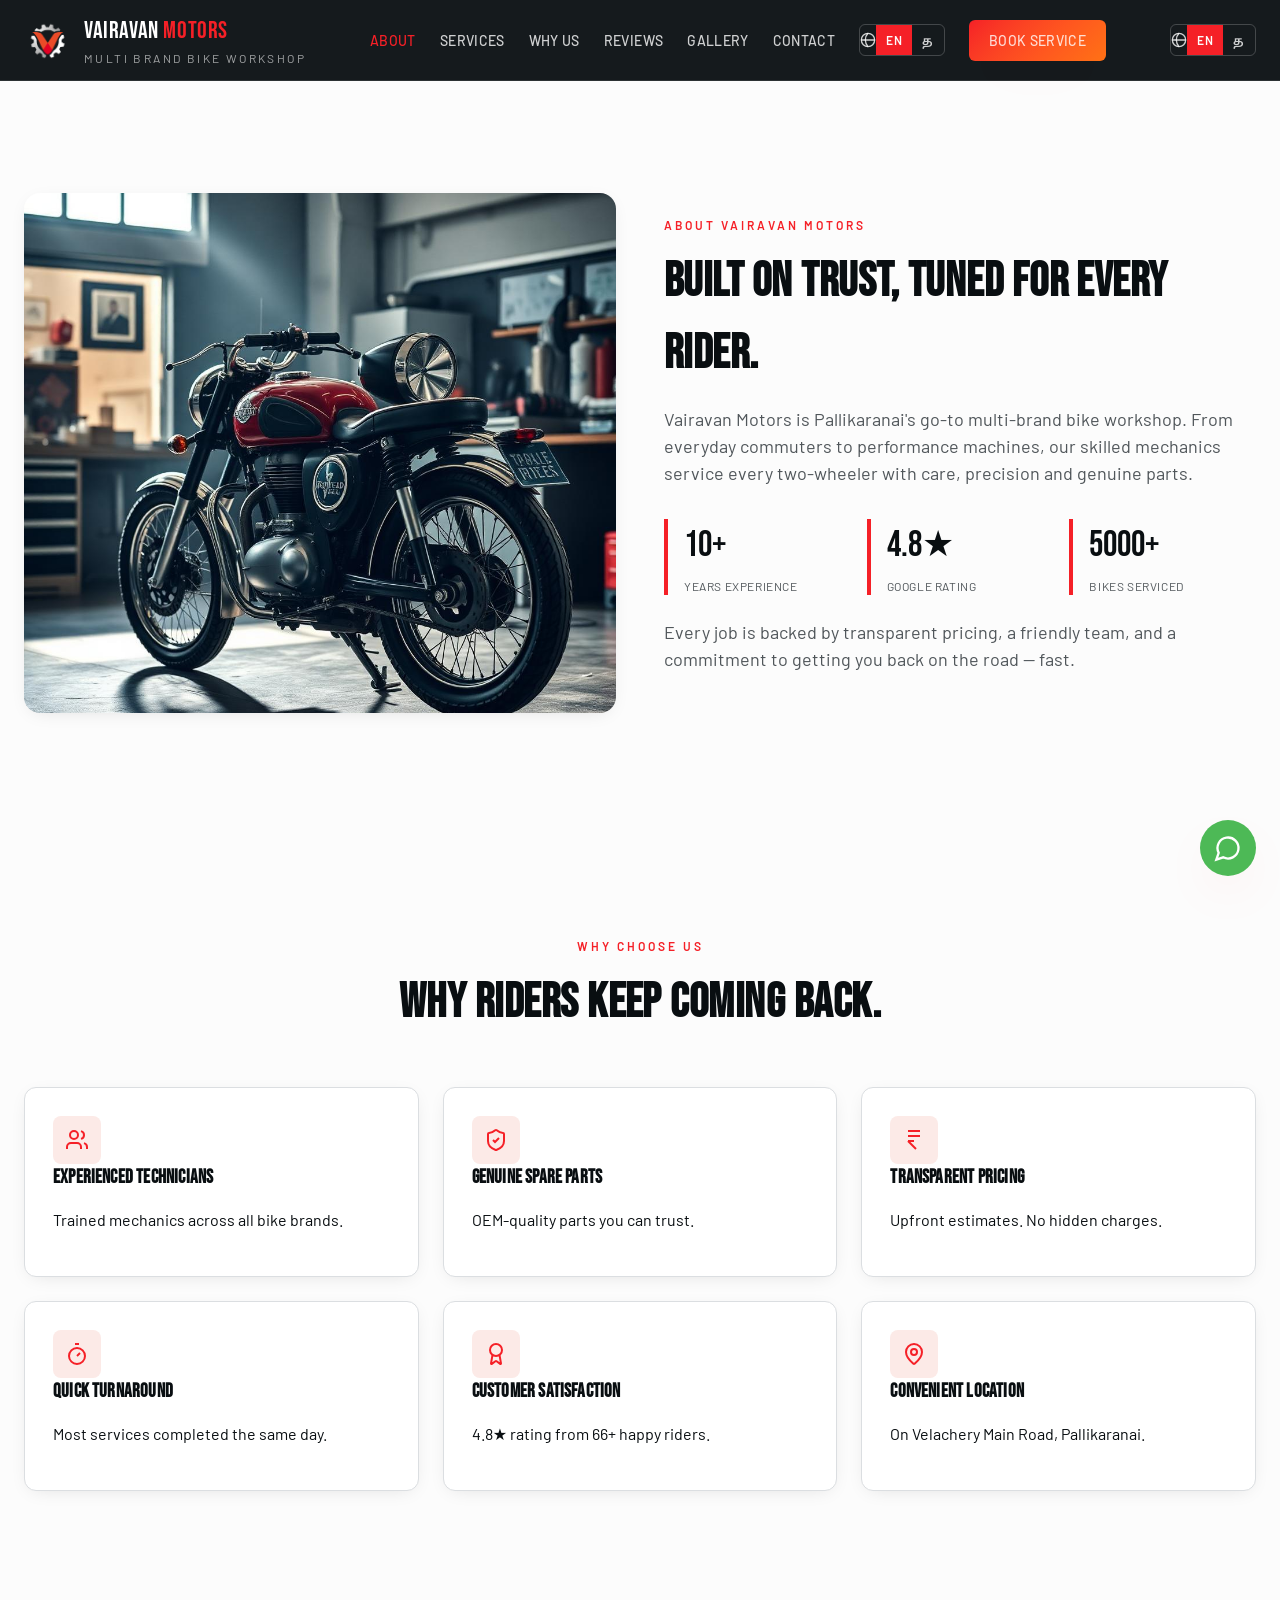
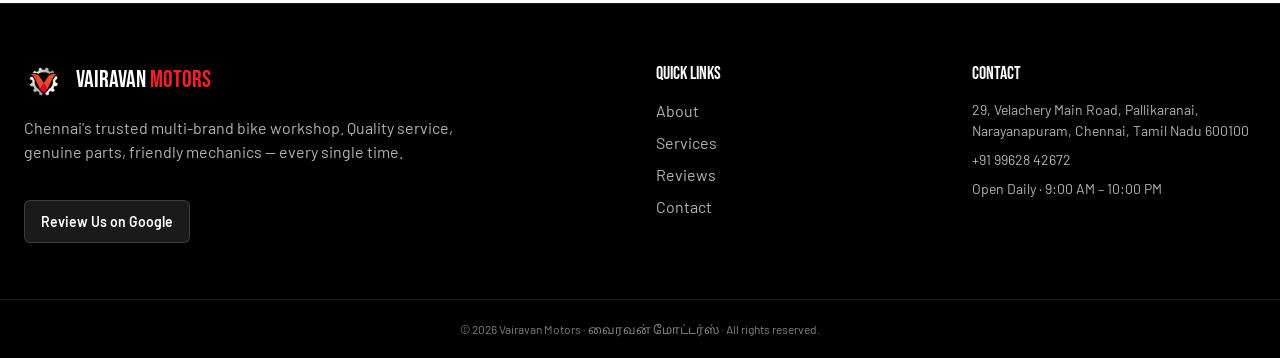
==== about.html @ 2cc4c7af "first commit" ====
<!DOCTYPE html>
<html lang="en">
<head>
  <meta charset="utf-8">
  <meta name="viewport" content="width=device-width, initial-scale=1">
  <title>About — Vairavan Motors</title>
  <meta name="description" content="Multi-brand bike workshop in Pallikaranai, Chennai. Genuine spares, expert technicians, transparent pricing. Rated 4.8★ by 66+ riders. Call 99628 42672.">
  <meta name="author" content="Vairavan Motors">
  <meta property="og:title" content="About — Vairavan Motors">
  <meta property="og:description" content="Multi-brand bike workshop in Pallikaranai, Chennai. Genuine spares, expert technicians, transparent pricing. Rated 4.8★ by 66+ riders. Call 99628 42672.">
  <meta property="og:type" content="website">
  <meta property="og:image" content="https://pub-bb2e103a32db4e198524a2e9ed8f35b4.r2.dev/2a0df61a-47e3-43e4-a127-f96c4b94bf29/id-preview-170ab387--299b3cc3-85a8-410e-b95b-bcf73b330bb7.lovable.app-1781874375750.png">
  <meta name="twitter:card" content="summary_large_image">
  <meta name="twitter:title" content="About — Vairavan Motors">
  <meta name="twitter:description" content="Multi-brand bike workshop in Pallikaranai, Chennai. Genuine spares, expert technicians, transparent pricing. Rated 4.8★ by 66+ riders. Call 99628 42672.">
  <meta name="twitter:image" content="https://pub-bb2e103a32db4e198524a2e9ed8f35b4.r2.dev/2a0df61a-47e3-43e4-a127-f96c4b94bf29/id-preview-170ab387--299b3cc3-85a8-410e-b95b-bcf73b330bb7.lovable.app-1781874375750.png">
  <link rel="canonical" href="about.html">
  <link rel="icon" type="image/png" href="assets/images/vairavan-logo.png">
  <link rel="apple-touch-icon" href="assets/images/vairavan-logo.png">
  <link rel="preconnect" href="https://fonts.googleapis.com">
  <link rel="preconnect" href="https://fonts.gstatic.com" crossorigin>
  <link href="https://fonts.googleapis.com/css2?family=Bebas+Neue&family=Noto+Sans+Tamil:wght@400;500;600;700&family=Barlow:wght@400;500;600;700;800&family=Barlow+Condensed:wght@500;600;700&display=swap" rel="stylesheet">
  <link rel="stylesheet" href="assets/css/style.css">
  <link rel="stylesheet" href="assets/css/responsive.css">
</head>
<body class="min-h-screen bg-background text-foreground" data-page="about">
  <header class="site-header"><div class="container-7xl site-header__inner"><a href="index.html" class="site-header__brand"><img src="assets/images/vairavan-logo.png" alt="Vairavan Motors logo" class="site-header__logo" width="48" height="48"><div><div class="site-header__name">VAIRAVAN <span class="text-brand">MOTORS</span></div><div class="site-header__tagline" data-i18n="tagline"></div></div></a><nav class="site-nav" aria-label="Main navigation"><a href="about.html" data-nav="about" data-i18n="nav.about"></a><a href="services.html" data-nav="services" data-i18n="nav.services"></a><a href="about.html#why" data-nav="why" data-i18n="nav.why"></a><a href="gallery.html#reviews" data-nav="reviews" data-i18n="nav.reviews"></a><a href="gallery.html" data-nav="gallery" data-i18n="nav.gallery"></a><a href="contact.html" data-nav="contact" data-i18n="nav.contact"></a><div class="lang-switcher"><svg class="icon icon-sm" viewBox="0 0 24 24" fill="none" stroke="currentColor" stroke-width="2"><circle cx="12" cy="12" r="10"/><path d="M12 2a14.5 14.5 0 0 0 0 20"/><path d="M2 12h20"/></svg><button type="button" data-lang="en" class="is-active" aria-pressed="true">EN</button><button type="button" data-lang="ta" aria-pressed="false">த</button></div><a href="contact.html" class="btn-brand"><span data-i18n="nav.book"></span></a></nav><div class="site-header__mobile-tools"><div class="lang-switcher"><svg class="icon icon-sm" viewBox="0 0 24 24" fill="none" stroke="currentColor" stroke-width="2"><circle cx="12" cy="12" r="10"/><path d="M12 2a14.5 14.5 0 0 0 0 20"/><path d="M2 12h20"/></svg><button type="button" data-lang="en" class="is-active" aria-pressed="true">EN</button><button type="button" data-lang="ta" aria-pressed="false">த</button></div><button type="button" class="menu-toggle" aria-label="Menu" aria-expanded="false"><svg class="icon icon-lg menu-icon-open" viewBox="0 0 24 24" fill="none" stroke="currentColor" stroke-width="2"><line x1="4" x2="20" y1="12" y2="12"/><line x1="4" x2="20" y1="6" y2="6"/><line x1="4" x2="20" y1="18" y2="18"/></svg><svg class="icon icon-lg menu-icon-close" viewBox="0 0 24 24" fill="none" stroke="currentColor" stroke-width="2"><path d="M18 6 6 18"/><path d="m6 6 12 12"/></svg></button></div></div><div class="mobile-menu"><div class="mobile-menu__links"><a href="about.html" data-nav="about" data-i18n="nav.about"></a><a href="services.html" data-nav="services" data-i18n="nav.services"></a><a href="about.html#why" data-nav="why" data-i18n="nav.why"></a><a href="gallery.html#reviews" data-nav="reviews" data-i18n="nav.reviews"></a><a href="gallery.html" data-nav="gallery" data-i18n="nav.gallery"></a><a href="contact.html" data-nav="contact" data-i18n="nav.contact"></a><a href="tel:+919962842672" class="mobile-menu__call"><span data-i18n="callBtn"></span> 99628 42672</a></div></div></header>
  <main>
    <section id="about" class="section"><div class="container-7xl about-grid"><img src="assets/images/gallery-1.jpg" alt="Classic motorcycle being serviced" class="about-image" width="1024" height="1024" loading="lazy"><div><div class="section__eyebrow" data-i18n="about.eyebrow"></div><h2 class="section__title" data-i18n="about.title"></h2><p class="section__subtitle section__subtitle--muted" data-i18n="about.body"></p><div class="stats-grid"><div class="stat-item"><div class="stat-item__value">10+</div><div class="stat-item__label" data-i18n="about.years"></div></div><div class="stat-item"><div class="stat-item__value">4.8★</div><div class="stat-item__label" data-i18n="about.rating"></div></div><div class="stat-item"><div class="stat-item__value">5000+</div><div class="stat-item__label" data-i18n="about.bikes"></div></div></div><p class="section__subtitle section__subtitle--muted" style="margin-top:1.5rem" data-i18n="about.footer"></p></div></div></section>
    <section id="why" class="section"><div class="container-7xl"><div class="text-center max-w-2xl mx-auto"><div class="section__eyebrow" data-i18n="why.eyebrow"></div><h2 class="section__title" data-i18n="why.title"></h2></div><div class="why-grid" id="why-grid"><div class="why-card"><div class="why-card__icon"></div><h3 class="why-card__title">Experienced Technicians</h3><p class="why-card__desc">Trained mechanics across all bike brands.</p></div><div class="why-card"><div class="why-card__icon"></div><h3 class="why-card__title">Genuine Spare Parts</h3><p class="why-card__desc">OEM-quality parts you can trust.</p></div><div class="why-card"><div class="why-card__icon"></div><h3 class="why-card__title">Transparent Pricing</h3><p class="why-card__desc">Upfront estimates. No hidden charges.</p></div><div class="why-card"><div class="why-card__icon"></div><h3 class="why-card__title">Quick Turnaround</h3><p class="why-card__desc">Most services completed the same day.</p></div><div class="why-card"><div class="why-card__icon"></div><h3 class="why-card__title">Customer Satisfaction</h3><p class="why-card__desc">4.8★ rating from 66+ happy riders.</p></div><div class="why-card"><div class="why-card__icon"></div><h3 class="why-card__title">Convenient Location</h3><p class="why-card__desc">On Velachery Main Road, Pallikaranai.</p></div></div></div></section>
  </main>
  <footer class="site-footer"><div class="container-7xl site-footer__grid"><div class="site-footer__brand-col"><div class="site-footer__brand-row"><img src="assets/images/vairavan-logo.png" alt="Vairavan Motors logo" class="site-footer__logo" width="40" height="40"><div class="site-footer__name">VAIRAVAN <span class="text-brand">MOTORS</span></div></div><p class="site-footer__tagline" data-i18n="footer.tagline"></p><a href="https://search.google.com/local/writereview?placeid=ChIJVairavanMotors" target="_blank" rel="noopener noreferrer" class="site-footer__review-btn"><span data-i18n="footer.review"></span></a></div><div><div class="site-footer__heading" data-i18n="footer.quick"></div><ul class="site-footer__links"><li><a href="about.html" data-i18n="nav.about"></a></li><li><a href="services.html" data-i18n="nav.services"></a></li><li><a href="gallery.html#reviews" data-i18n="nav.reviews"></a></li><li><a href="contact.html" data-i18n="nav.contact"></a></li></ul></div><div><div class="site-footer__heading" data-i18n="footer.contactHead"></div><ul class="site-footer__contact"><li>29, Velachery Main Road, Pallikaranai, Narayanapuram, Chennai, Tamil Nadu 600100</li><li>+91 99628 42672</li><li><span data-i18n="contact.hoursValue"></span></li></ul></div></div><div class="container-7xl site-footer__copy">© <span id="copyright-year"></span> Vairavan Motors · வைரவன் மோட்டர்ஸ் · <span data-i18n="footer.rights"></span></div></footer><a href="https://wa.me/919962842672?text=Hello%20Vairavan%20Motors" target="_blank" rel="noopener noreferrer" aria-label="Chat on WhatsApp" class="fab-whatsapp"><svg class="icon icon-xl" viewBox="0 0 24 24" fill="none" stroke="currentColor" stroke-width="2"><path d="M7.9 20A9 9 0 1 0 4 16.1L2 22Z"/></svg></a><a href="tel:+919962842672" class="mobile-call-bar"><span data-i18n="callBtn"></span> 99628 42672</a>
  <script src="assets/js/main.js"></script>
</body>
</html>
---- assets/css/style.css ----
/* Vairavan Motors — Static CSS (converted from Tailwind v4 theme) */

:root {
  --radius: 0.5rem;
  --background: oklch(0.99 0 0);
  --foreground: oklch(0.16 0.01 240);
  --card: oklch(1 0 0);
  --card-foreground: oklch(0.16 0.01 240);
  --secondary: oklch(0.95 0.005 240);
  --secondary-foreground: oklch(0.16 0.01 240);
  --muted: oklch(0.96 0.003 240);
  --muted-foreground: oklch(0.45 0.01 240);
  --accent: oklch(0.95 0.02 30);
  --accent-foreground: oklch(0.16 0.01 240);
  --border: oklch(0.9 0.005 240);
  --brand: oklch(0.62 0.24 27);
  --brand-foreground: oklch(0.99 0 0);
  --brand-accent: oklch(0.72 0.2 45);
  --ink: oklch(0.16 0.01 240);
  --whatsapp: oklch(0.7 0.17 145);
  --gradient-brand: linear-gradient(135deg, var(--brand) 0%, var(--brand-accent) 100%);
  --shadow-elegant: 0 20px 50px -20px color-mix(in oklab, var(--brand) 35%, transparent);
  --shadow-card: 0 4px 20px -8px oklch(0 0 0 / 0.15);
  --font-display: "Bebas Neue", "Barlow Condensed", "Noto Sans Tamil", sans-serif;
  --font-sans: "Barlow", "Noto Sans Tamil", system-ui, sans-serif;
}

*,
*::before,
*::after {
  box-sizing: border-box;
  border-color: var(--border);
}

html {
  scroll-behavior: smooth;
}

body {
  margin: 0;
  background-color: var(--background);
  color: var(--foreground);
  font-family: var(--font-sans);
  line-height: 1.5;
}

h1, h2, h3, h4 {
  font-family: var(--font-display);
  letter-spacing: 0.01em;
  font-weight: 700;
  margin: 0;
}

a {
  color: inherit;
  text-decoration: none;
}

img {
  display: block;
  max-width: 100%;
}

button,
input,
select,
textarea {
  font: inherit;
}

ul {
  list-style: none;
  margin: 0;
  padding: 0;
}

/* Utilities */
.min-h-screen { min-height: 100vh; }
.bg-background { background-color: var(--background); }
.bg-secondary { background-color: var(--secondary); }
.bg-ink { background-color: var(--ink); }
.bg-black { background-color: #000; }
.bg-card { background-color: var(--card); }
.bg-accent { background-color: var(--accent); }
.bg-brand { background-color: var(--brand); }
.bg-whatsapp { background-color: var(--whatsapp); }
.bg-white { background-color: #fff; }
.bg-gradient-brand { background: var(--gradient-brand); }
.bg-gradient-to-r { background-image: linear-gradient(to right, var(--tw-gradient-from), var(--tw-gradient-to)); }
.from-ink { --tw-gradient-from: var(--ink); --tw-gradient-to: color-mix(in oklch, var(--ink) 0%, transparent); }
.to-ink-90 { --tw-gradient-to: color-mix(in oklch, var(--ink) 90%, transparent); }

.text-foreground { color: var(--foreground); }
.text-white { color: #fff; }
.text-brand { color: var(--brand); }
.text-brand-foreground { color: var(--brand-foreground); }
.text-brand-accent { color: var(--brand-accent); }
.text-muted-foreground { color: var(--muted-foreground); }
.text-foreground-85 { color: color-mix(in oklch, var(--foreground) 85%, transparent); }

.text-gradient-brand {
  background: var(--gradient-brand);
  -webkit-background-clip: text;
  background-clip: text;
  color: transparent;
}

.shadow-elegant { box-shadow: var(--shadow-elegant); }
.shadow-card { box-shadow: var(--shadow-card); }
.shadow-xl { box-shadow: 0 20px 25px -5px rgb(0 0 0 / 0.1), 0 8px 10px -6px rgb(0 0 0 / 0.1); }

.font-display { font-family: var(--font-display); }
.font-semibold { font-weight: 600; }
.font-bold { font-weight: 700; }
.font-medium { font-weight: 500; }

.text-xs { font-size: 0.75rem; line-height: 1rem; }
.text-sm { font-size: 0.875rem; line-height: 1.25rem; }
.text-lg { font-size: 1.125rem; line-height: 1.75rem; }
.text-xl { font-size: 1.25rem; line-height: 1.75rem; }
.text-2xl { font-size: 1.5rem; line-height: 2rem; }
.text-3xl { font-size: 1.875rem; line-height: 2.25rem; }
.text-4xl { font-size: 2.25rem; line-height: 2.5rem; }
.text-5xl { font-size: 3rem; line-height: 1; }
.text-10px { font-size: 10px; }

.uppercase { text-transform: uppercase; }
.tracking-wide { letter-spacing: 0.025em; }
.tracking-wider { letter-spacing: 0.05em; }
.tracking-widest { letter-spacing: 0.1em; }
.tracking-02em { letter-spacing: 0.2em; }
.tracking-025em { letter-spacing: 0.25em; }
.leading-tight { line-height: 1.25; }
.leading-095 { line-height: 0.95; }
.leading-relaxed { line-height: 1.625; }

.rounded-md { border-radius: calc(var(--radius) - 2px); }
.rounded-lg { border-radius: var(--radius); }
.rounded-xl { border-radius: calc(var(--radius) + 4px); }
.rounded-2xl { border-radius: 1rem; }
.rounded-full { border-radius: 9999px; }

.border { border-width: 1px; border-style: solid; }
.border-t { border-top-width: 1px; border-top-style: solid; }
.border-b { border-bottom-width: 1px; border-bottom-style: solid; }
.border-l-4 { border-left-width: 4px; border-left-style: solid; }
.border-brand { border-color: var(--brand); }
.border-border { border-color: var(--border); }
.border-white-10 { border-color: rgb(255 255 255 / 0.1); }
.border-white-15 { border-color: rgb(255 255 255 / 0.15); }
.border-white-20 { border-color: rgb(255 255 255 / 0.2); }
.border-white-5 { border-color: rgb(255 255 255 / 0.05); }

.opacity-30 { opacity: 0.3; }
.opacity-40 { opacity: 0.4; }
.opacity-60 { opacity: 0.6; }
.opacity-90 { opacity: 0.9; }

.backdrop-blur { backdrop-filter: blur(8px); -webkit-backdrop-filter: blur(8px); }
.blur-3xl { filter: blur(64px); }
.grayscale-20 { filter: grayscale(20%); }

.object-cover { object-fit: cover; }
.object-contain { object-fit: contain; }

.relative { position: relative; }
.absolute { position: absolute; }
.fixed { position: fixed; }
.sticky { position: sticky; }
.inset-0 { inset: 0; }
.inset-x-0 { left: 0; right: 0; }
.top-0 { top: 0; }
.bottom-0 { bottom: 0; }
.bottom-20 { bottom: 5rem; }
.right-5 { right: 1.25rem; }
.-inset-4 { inset: -1rem; }

.z-40 { z-index: 40; }
.z-50 { z-index: 50; }

.overflow-hidden { overflow: hidden; }
.resize-none { resize: none; }
.outline-none { outline: none; }

.flex { display: flex; }
.inline-flex { display: inline-flex; }
.grid { display: grid; }
.hidden { display: none; }

.flex-col { flex-direction: column; }
.flex-wrap { flex-wrap: wrap; }
.flex-1 { flex: 1 1 0%; }
.shrink-0 { flex-shrink: 0; }

.items-center { align-items: center; }
.items-start { align-items: flex-start; }
.justify-center { justify-content: center; }
.justify-between { justify-content: space-between; }

.gap-1 { gap: 0.25rem; }
.gap-2 { gap: 0.5rem; }
.gap-3 { gap: 0.75rem; }
.gap-4 { gap: 1rem; }
.gap-5 { gap: 1.25rem; }
.gap-6 { gap: 1.5rem; }
.gap-8 { gap: 2rem; }
.gap-10 { gap: 2.5rem; }
.gap-12 { gap: 3rem; }

.space-y-2 > * + * { margin-top: 0.5rem; }
.space-y-3 > * + * { margin-top: 0.75rem; }
.space-y-4 > * + * { margin-top: 1rem; }

.w-full { width: 100%; }
.w-10 { width: 2.5rem; }
.w-12 { width: 3rem; }
.w-14 { width: 3.5rem; }
.h-full { height: 100%; }
.h-10 { height: 2.5rem; }
.h-12 { height: 3rem; }
.h-14 { height: 3.5rem; }
.h-16 { height: 4rem; }
.h-2 { height: 0.5rem; }
.h-4 { height: 1rem; }
.h-5 { height: 1.25rem; }
.h-6 { height: 1.5rem; }
.h-7 { height: 1.75rem; }
.h-9 { height: 2.25rem; }
.h-72 { height: 18rem; }
.max-w-xl { max-width: 36rem; }
.max-w-md { max-width: 28rem; }
.max-w-2xl { max-width: 42rem; }
.max-w-7xl { max-width: 80rem; }
.max-h-520 { max-height: 520px; }
.mx-auto { margin-left: auto; margin-right: auto; }
.mx-2 { margin-left: 0.5rem; margin-right: 0.5rem; }

.mt-1 { margin-top: 0.25rem; }
.mt-2 { margin-top: 0.5rem; }
.mt-3 { margin-top: 0.75rem; }
.mt-4 { margin-top: 1rem; }
.mt-5 { margin-top: 1.25rem; }
.mt-6 { margin-top: 1.5rem; }
.mt-8 { margin-top: 2rem; }
.mt-10 { margin-top: 2.5rem; }
.mt-12 { margin-top: 3rem; }
.mb-1-5 { margin-bottom: 0.375rem; }
.mb-3 { margin-bottom: 0.75rem; }
.pl-4 { padding-left: 1rem; }
.p-2 { padding: 0.5rem; }
.p-5 { padding: 1.25rem; }
.p-6 { padding: 1.5rem; }
.p-7 { padding: 1.75rem; }
.px-2-5 { padding-left: 0.625rem; padding-right: 0.625rem; }
.px-3 { padding-left: 0.75rem; padding-right: 0.75rem; }
.px-4 { padding-left: 1rem; padding-right: 1rem; }
.px-5 { padding-left: 1.25rem; padding-right: 1.25rem; }
.px-6 { padding-left: 1.5rem; padding-right: 1.5rem; }
.px-7 { padding-left: 1.75rem; padding-right: 1.75rem; }
.py-1-5 { padding-top: 0.375rem; padding-bottom: 0.375rem; }
.py-3 { padding-top: 0.75rem; padding-bottom: 0.75rem; }
.py-3-5 { padding-top: 0.875rem; padding-bottom: 0.875rem; }
.py-4 { padding-top: 1rem; padding-bottom: 1rem; }
.py-5 { padding-top: 1.25rem; padding-bottom: 1.25rem; }
.py-14 { padding-top: 3.5rem; padding-bottom: 3.5rem; }
.py-20 { padding-top: 5rem; padding-bottom: 5rem; }

.text-center { text-align: center; }

.transition { transition-property: color, background-color, border-color, opacity, box-shadow, transform; transition-duration: 150ms; transition-timing-function: cubic-bezier(0.4, 0, 0.2, 1); }
.transition-all { transition-property: all; transition-duration: 150ms; transition-timing-function: cubic-bezier(0.4, 0, 0.2, 1); }
.transition-colors { transition-property: color, background-color, border-color; transition-duration: 150ms; transition-timing-function: cubic-bezier(0.4, 0, 0.2, 1); }

.hover-opacity-90:hover { opacity: 0.9; }
.hover-text-brand:hover { color: var(--brand); }
.hover-bg-white-5:hover { background-color: rgb(255 255 255 / 0.05); }
.hover-bg-white-15:hover { background-color: rgb(255 255 255 / 0.15); }
.hover-border-brand:hover { border-color: var(--brand); }
.hover-bg-white-6:hover { background-color: rgb(255 255 255 / 0.06); }
.hover-shadow-elegant:hover { box-shadow: var(--shadow-elegant); }
.hover-shadow-xl:hover { box-shadow: 0 20px 25px -5px rgb(0 0 0 / 0.1), 0 8px 10px -6px rgb(0 0 0 / 0.1); }
.hover-translate-y-1:hover { transform: translateY(-0.25rem); }
.hover-scale-110:hover { transform: scale(1.1); }
.hover-text-brand-accent:hover { color: var(--brand-accent); }

.group:hover .group-hover-opacity-90 { opacity: 0.9; }

.fill-brand-accent { fill: var(--brand-accent); }

/* Opacity text/bg variants */
.text-white-50 { color: rgb(255 255 255 / 0.5); }
.text-white-60 { color: rgb(255 255 255 / 0.6); }
.text-white-65 { color: rgb(255 255 255 / 0.65); }
.text-white-70 { color: rgb(255 255 255 / 0.7); }
.text-white-75 { color: rgb(255 255 255 / 0.75); }
.text-white-80 { color: rgb(255 255 255 / 0.8); }
.text-white-90 { color: rgb(255 255 255 / 0.9); }
.bg-ink-95 { background-color: color-mix(in oklch, var(--ink) 95%, transparent); }
.bg-white-4 { background-color: rgb(255 255 255 / 0.04); }
.bg-white-6 { background-color: rgb(255 255 255 / 0.06); }
.bg-white-10 { background-color: rgb(255 255 255 / 0.1); }
.bg-white-15 { background-color: rgb(255 255 255 / 0.15); }

/* Layout containers */
.container-7xl {
  max-width: 80rem;
  margin-left: auto;
  margin-right: auto;
  padding-left: 1rem;
  padding-right: 1rem;
}

/* Header */
.site-header {
  position: sticky;
  top: 0;
  z-index: 40;
  background-color: color-mix(in oklch, var(--ink) 95%, transparent);
  backdrop-filter: blur(8px);
  -webkit-backdrop-filter: blur(8px);
  border-bottom: 1px solid rgb(255 255 255 / 0.1);
}

.site-header__inner {
  display: flex;
  align-items: center;
  justify-content: space-between;
  height: 4rem;
}

.site-header__brand {
  display: flex;
  align-items: center;
  gap: 0.75rem;
}

.site-header__logo {
  height: 2.5rem;
  width: 2.5rem;
  object-fit: contain;
}

.site-header__name {
  font-family: var(--font-display);
  font-size: 1.25rem;
  color: #fff;
  letter-spacing: 0.025em;
}

.site-header__tagline {
  font-size: 10px;
  text-transform: uppercase;
  letter-spacing: 0.2em;
  color: rgb(255 255 255 / 0.6);
}

.site-nav {
  display: none;
  align-items: center;
  gap: 1.5rem;
}

.site-nav a {
  font-size: 0.875rem;
  font-weight: 500;
  color: rgb(255 255 255 / 0.8);
  text-transform: uppercase;
  letter-spacing: 0.025em;
  transition: color 150ms;
}

.site-nav a:hover,
.site-nav a.is-active {
  color: var(--brand);
}

.site-header__mobile-tools {
  display: flex;
  align-items: center;
  gap: 0.5rem;
}

.menu-toggle {
  color: #fff;
  padding: 0.5rem;
  background: none;
  border: none;
  cursor: pointer;
}

.mobile-menu {
  display: none;
  background-color: var(--ink);
  border-top: 1px solid rgb(255 255 255 / 0.1);
}

.mobile-menu.is-open {
  display: block;
}

.mobile-menu__links {
  padding: 1rem;
  display: flex;
  flex-direction: column;
  gap: 0.25rem;
}

.mobile-menu__links a {
  padding: 0.75rem 0;
  color: rgb(255 255 255 / 0.9);
  text-transform: uppercase;
  font-size: 0.875rem;
  letter-spacing: 0.025em;
  border-bottom: 1px solid rgb(255 255 255 / 0.05);
}

.mobile-menu__call {
  margin-top: 0.75rem;
  display: inline-flex;
  align-items: center;
  justify-content: center;
  gap: 0.5rem;
  background: var(--gradient-brand);
  color: var(--brand-foreground);
  font-weight: 600;
  padding: 0.75rem 1.25rem;
  border-radius: calc(var(--radius) - 2px);
}

/* Language switcher */
.lang-switcher {
  display: inline-flex;
  align-items: center;
  border: 1px solid rgb(255 255 255 / 0.2);
  color: rgb(255 255 255 / 0.8);
  border-radius: calc(var(--radius) - 2px);
  overflow: hidden;
  font-size: 0.75rem;
  font-weight: 600;
}

.lang-switcher button {
  padding: 0.375rem 0.625rem;
  text-transform: uppercase;
  letter-spacing: 0.05em;
  background: none;
  border: none;
  color: inherit;
  cursor: pointer;
  transition: background-color 150ms;
}

.lang-switcher button:hover {
  background-color: rgb(255 255 255 / 0.05);
}

.lang-switcher button.is-active {
  background-color: var(--brand);
  color: var(--brand-foreground);
}

/* Buttons */
.btn-brand {
  display: inline-flex;
  align-items: center;
  gap: 0.5rem;
  background: var(--gradient-brand);
  color: var(--brand-foreground);
  font-weight: 600;
  padding: 0.625rem 1.25rem;
  border-radius: calc(var(--radius) - 2px);
  box-shadow: var(--shadow-elegant);
  transition: opacity 150ms;
  border: none;
  cursor: pointer;
}

.btn-brand:hover { opacity: 0.9; }

.btn-brand-lg {
  font-weight: 700;
  text-transform: uppercase;
  letter-spacing: 0.025em;
  padding: 1rem 1.75rem;
}

.btn-outline-light {
  display: inline-flex;
  align-items: center;
  gap: 0.5rem;
  background-color: rgb(255 255 255 / 0.1);
  border: 1px solid rgb(255 255 255 / 0.2);
  color: #fff;
  font-weight: 700;
  text-transform: uppercase;
  letter-spacing: 0.025em;
  padding: 1rem 1.75rem;
  border-radius: calc(var(--radius) - 2px);
  transition: background-color 150ms;
}

.btn-outline-light:hover {
  background-color: rgb(255 255 255 / 0.15);
}

/* Hero */
.hero {
  position: relative;
  overflow: hidden;
  background-color: var(--ink);
  color: #fff;
}

.hero__bg {
  position: absolute;
  inset: 0;
}

.hero__bg img {
  width: 100%;
  height: 100%;
  object-fit: cover;
  opacity: 0.4;
}

.hero__overlay {
  position: absolute;
  inset: 0;
  background: linear-gradient(to right, var(--ink), color-mix(in oklch, var(--ink) 85%, transparent), color-mix(in oklch, var(--ink) 40%, transparent));
}

.hero__content {
  position: relative;
  padding-top: 5rem;
  padding-bottom: 5rem;
}

.hero__grid {
  display: grid;
  gap: 2.5rem;
  align-items: center;
}

.hero__badge {
  display: inline-flex;
  align-items: center;
  gap: 0.5rem;
  background-color: rgb(255 255 255 / 0.1);
  border: 1px solid rgb(255 255 255 / 0.15);
  padding: 0.375rem 0.75rem;
  border-radius: 9999px;
  font-size: 0.75rem;
  text-transform: uppercase;
  letter-spacing: 0.1em;
}

.hero__badge-dot {
  height: 0.5rem;
  width: 0.5rem;
  background-color: var(--brand);
  border-radius: 9999px;
  animation: pulse 2s cubic-bezier(0.4, 0, 0.6, 1) infinite;
}

.hero__title {
  margin-top: 1.25rem;
  font-family: var(--font-display);
  font-size: 3rem;
  line-height: 0.95;
}

.hero__subtitle {
  margin-top: 1.25rem;
  font-size: 1.125rem;
  color: rgb(255 255 255 / 0.75);
  max-width: 36rem;
}

.hero__actions {
  margin-top: 2rem;
  display: flex;
  flex-wrap: wrap;
  gap: 0.75rem;
}

.hero__stats {
  margin-top: 2.5rem;
  display: flex;
  flex-wrap: wrap;
  gap: 1.5rem;
  font-size: 0.875rem;
}

.hero__stats-item {
  display: flex;
  align-items: center;
  gap: 0.5rem;
}

.hero__image-wrap {
  display: none;
  position: relative;
}

.hero__image-glow {
  position: absolute;
  inset: -1rem;
  background: var(--gradient-brand);
  opacity: 0.3;
  filter: blur(64px);
  border-radius: 9999px;
}

.hero__image {
  position: relative;
  border-radius: 1rem;
  box-shadow: var(--shadow-elegant);
  border: 1px solid rgb(255 255 255 / 0.1);
  width: 100%;
}

/* Sections */
.section {
  padding-top: 5rem;
  padding-bottom: 5rem;
}

.section--dark {
  background-color: var(--ink);
  color: #fff;
}

.section--secondary {
  background-color: var(--secondary);
}

.section__eyebrow {
  font-size: 0.75rem;
  text-transform: uppercase;
  letter-spacing: 0.25em;
  color: var(--brand);
  font-weight: 600;
}

.section--dark .section__eyebrow {
  color: var(--brand-accent);
}

.section__title {
  margin-top: 0.75rem;
  font-size: 2.25rem;
}

.section__subtitle {
  margin-top: 1rem;
  font-size: 1.125rem;
}

.section__subtitle--muted {
  color: var(--muted-foreground);
}

.section--dark .section__subtitle {
  color: rgb(255 255 255 / 0.7);
}

/* About */
.about-grid {
  display: grid;
  gap: 3rem;
  align-items: center;
}

.about-image {
  border-radius: 1rem;
  box-shadow: var(--shadow-card);
  object-fit: cover;
  height: 100%;
  max-height: 520px;
  width: 100%;
}

.stats-grid {
  margin-top: 2rem;
  display: grid;
  grid-template-columns: repeat(3, 1fr);
  gap: 1rem;
}

.stat-item {
  border-left: 4px solid var(--brand);
  padding-left: 1rem;
}

.stat-item__value {
  font-family: var(--font-display);
  font-size: 1.875rem;
}

.stat-item__label {
  font-size: 0.75rem;
  text-transform: uppercase;
  letter-spacing: 0.05em;
  color: var(--muted-foreground);
  margin-top: 0.25rem;
}

/* Service cards */
.services-grid {
  margin-top: 3rem;
  display: grid;
  gap: 1rem;
}

.service-card {
  padding: 1.5rem;
  border-radius: calc(var(--radius) + 4px);
  background-color: rgb(255 255 255 / 0.04);
  border: 1px solid rgb(255 255 255 / 0.1);
  transition: all 150ms;
}

.service-card:hover {
  border-color: var(--brand);
  background-color: rgb(255 255 255 / 0.06);
}

.service-card__icon {
  height: 3rem;
  width: 3rem;
  border-radius: var(--radius);
  background: var(--gradient-brand);
  display: flex;
  align-items: center;
  justify-content: center;
  color: var(--brand-foreground);
  box-shadow: var(--shadow-elegant);
}

.service-card__title {
  margin-top: 1.25rem;
  font-family: var(--font-display);
  font-size: 1.25rem;
  letter-spacing: 0.025em;
}

.service-card__desc {
  margin-top: 0.5rem;
  font-size: 0.875rem;
  color: rgb(255 255 255 / 0.65);
  line-height: 1.625;
}

/* Why us cards */
.why-grid {
  margin-top: 3rem;
  display: grid;
  gap: 1.5rem;
}

.why-card {
  padding: 1.75rem;
  border-radius: calc(var(--radius) + 4px);
  background-color: var(--card);
  border: 1px solid var(--border);
  box-shadow: var(--shadow-card);
  transition: all 150ms;
}

.why-card:hover {
  box-shadow: var(--shadow-elegant);
  transform: translateY(-0.25rem);
}

.why-card__icon {
  height: 3rem;
  width: 3rem;
  border-radius: var(--radius);
  background-color: var(--accent);
  color: var(--brand);
  display: flex;
  align-items: center;
  justify-content: center;
}

/* Reviews */
.reviews-grid {
  display: grid;
  gap: 2.5rem;
}

.reviews-stars-lg {
  margin-top: 1.5rem;
  display: flex;
  align-items: center;
  gap: 0.5rem;
}

.reviews-cards {
  display: grid;
  gap: 1.25rem;
}

.review-card {
  padding: 1.5rem;
  border-radius: calc(var(--radius) + 4px);
  background-color: var(--card);
  box-shadow: var(--shadow-card);
  border: 1px solid var(--border);
}

.review-card__stars {
  display: flex;
  gap: 0.25rem;
}

.review-card__text {
  margin-top: 0.75rem;
  color: color-mix(in oklch, var(--foreground) 85%, transparent);
  line-height: 1.625;
}

.review-card__name {
  margin-top: 1rem;
  font-weight: 600;
}

.review-cta {
  margin-top: 2.5rem;
  display: flex;
  flex-direction: column;
  align-items: center;
  gap: 1.5rem;
  padding: 1.75rem;
  border-radius: 1rem;
  background: linear-gradient(to right, var(--ink), color-mix(in oklch, var(--ink) 90%, transparent));
  color: #fff;
  box-shadow: var(--shadow-elegant);
  transition: box-shadow 150ms;
}

.review-cta:hover {
  box-shadow: 0 20px 25px -5px rgb(0 0 0 / 0.1), 0 8px 10px -6px rgb(0 0 0 / 0.1);
}

.review-cta__icon {
  height: 4rem;
  width: 4rem;
  flex-shrink: 0;
  border-radius: 9999px;
  background-color: #fff;
  display: flex;
  align-items: center;
  justify-content: center;
}

/* Gallery */
.gallery-grid {
  margin-top: 2.5rem;
  display: grid;
  grid-template-columns: repeat(2, 1fr);
  gap: 0.75rem;
}

.gallery-grid img {
  border-radius: calc(var(--radius) + 4px);
  object-fit: cover;
  width: 100%;
  aspect-ratio: 1 / 1;
}

.gallery-grid img.gallery-grid__hero {
  grid-column: span 2;
  grid-row: span 2;
  aspect-ratio: 1 / 1;
}

/* Contact */
.contact-header {
  text-align: center;
  max-width: 42rem;
  margin-left: auto;
  margin-right: auto;
}

.contact-grid {
  margin-top: 3rem;
  display: grid;
  gap: 2rem;
}

.info-card {
  display: flex;
  gap: 1rem;
  padding: 1.25rem;
  border-radius: calc(var(--radius) + 4px);
  background-color: rgb(255 255 255 / 0.04);
  border: 1px solid rgb(255 255 255 / 0.1);
  transition: border-color 150ms;
}

.info-card:hover {
  border-color: var(--brand);
}

.info-card__icon {
  height: 3rem;
  width: 3rem;
  flex-shrink: 0;
  border-radius: var(--radius);
  background: var(--gradient-brand);
  display: flex;
  align-items: center;
  justify-content: center;
  color: var(--brand-foreground);
}

.info-card__title {
  font-family: var(--font-display);
  font-size: 1.25rem;
}

.info-card__body {
  color: rgb(255 255 255 / 0.7);
  margin-top: 0.25rem;
}

.contact-map {
  border-radius: calc(var(--radius) + 4px);
  overflow: hidden;
  border: 1px solid rgb(255 255 255 / 0.1);
  height: 18rem;
}

.contact-map iframe {
  width: 100%;
  height: 100%;
  border: 0;
  filter: grayscale(20%);
}

.contact-form {
  padding: 1.5rem;
  border-radius: calc(var(--radius) + 4px);
  background-color: rgb(255 255 255 / 0.04);
  border: 1px solid rgb(255 255 255 / 0.1);
}

.contact-form > * + * {
  margin-top: 1rem;
}

.form-label {
  display: block;
  font-size: 0.875rem;
  text-transform: uppercase;
  letter-spacing: 0.025em;
  color: rgb(255 255 255 / 0.7);
  margin-bottom: 0.375rem;
}

.form-input,
.form-select,
.form-textarea {
  width: 100%;
  background-color: var(--ink);
  border: 1px solid rgb(255 255 255 / 0.15);
  border-radius: calc(var(--radius) - 2px);
  padding: 0.75rem 1rem;
  color: #fff;
  outline: none;
}

.form-input:focus,
.form-select:focus,
.form-textarea:focus {
  border-color: var(--brand);
}

.form-textarea {
  resize: none;
}

.form-success {
  text-align: center;
}

.form-success p {
  font-size: 0.875rem;
  color: var(--brand-accent);
}

.form-success a {
  display: inline-flex;
  align-items: center;
  gap: 0.5rem;
  font-size: 0.875rem;
  color: rgb(255 255 255 / 0.8);
}

.form-success a:hover {
  color: var(--brand-accent);
}

.form-success.hidden {
  display: none;
}

/* Footer */
.site-footer {
  background-color: #000;
  color: rgb(255 255 255 / 0.7);
  border-top: 1px solid rgb(255 255 255 / 0.1);
}

.site-footer__grid {
  padding-top: 3.5rem;
  padding-bottom: 3.5rem;
  display: grid;
  gap: 2rem;
}

.site-footer__brand-row {
  display: flex;
  align-items: center;
  gap: 0.75rem;
}

.site-footer__logo {
  height: 2.5rem;
  width: 2.5rem;
  object-fit: contain;
}

.site-footer__name {
  font-family: var(--font-display);
  font-size: 1.5rem;
  color: #fff;
}

.site-footer__tagline {
  margin-top: 1rem;
  max-width: 28rem;
}

.site-footer__review-btn {
  margin-top: 1.25rem;
  display: inline-flex;
  align-items: center;
  gap: 0.5rem;
  font-size: 0.875rem;
  font-weight: 600;
  color: #fff;
  background-color: rgb(255 255 255 / 0.1);
  border: 1px solid rgb(255 255 255 / 0.15);
  padding: 0.625rem 1rem;
  border-radius: calc(var(--radius) - 2px);
  transition: background-color 150ms;
}

.site-footer__review-btn:hover {
  background-color: rgb(255 255 255 / 0.15);
}

.site-footer__heading {
  color: #fff;
  font-family: var(--font-display);
  font-size: 1.125rem;
  margin-bottom: 0.75rem;
}

.site-footer__links li + li {
  margin-top: 0.5rem;
}

.site-footer__links a:hover {
  color: var(--brand);
}

.site-footer__contact li {
  display: flex;
  gap: 0.5rem;
  font-size: 0.875rem;
}

.site-footer__contact li + li {
  margin-top: 0.5rem;
}

.site-footer__contact svg {
  height: 1rem;
  width: 1rem;
  margin-top: 0.125rem;
  flex-shrink: 0;
  color: var(--brand);
}

.site-footer__copy {
  border-top: 1px solid rgb(255 255 255 / 0.1);
  padding-top: 1.25rem;
  padding-bottom: 1.25rem;
  text-align: center;
  font-size: 0.75rem;
  color: rgb(255 255 255 / 0.5);
}

/* Floating buttons */
.fab-whatsapp {
  position: fixed;
  bottom: 5rem;
  right: 1.25rem;
  z-index: 50;
  height: 3.5rem;
  width: 3.5rem;
  border-radius: 9999px;
  background-color: var(--whatsapp);
  color: #fff;
  display: flex;
  align-items: center;
  justify-content: center;
  box-shadow: var(--shadow-elegant);
  transition: transform 150ms;
}

.fab-whatsapp:hover {
  transform: scale(1.1);
}

.mobile-call-bar {
  display: flex;
  position: fixed;
  bottom: 0;
  left: 0;
  right: 0;
  z-index: 50;
  background: var(--gradient-brand);
  color: var(--brand-foreground);
  font-weight: 700;
  text-transform: uppercase;
  letter-spacing: 0.025em;
  padding: 1rem;
  align-items: center;
  justify-content: center;
  gap: 0.5rem;
  box-shadow: var(--shadow-elegant);
}

/* Icons */
.icon {
  display: inline-block;
  vertical-align: middle;
  flex-shrink: 0;
}

.icon-sm { width: 1rem; height: 1rem; }
.icon-md { width: 1.25rem; height: 1.25rem; }
.icon-lg { width: 1.5rem; height: 1.5rem; }
.icon-xl { width: 1.75rem; height: 1.75rem; }

/* Animations */
@keyframes pulse {
  0%, 100% { opacity: 1; }
  50% { opacity: 0.5; }
}

/* Utility: hidden until JS */
.hidden { display: none !important; }

.menu-icon-close { display: none; }
.menu-toggle.is-open .menu-icon-open { display: none; }
.menu-toggle.is-open .menu-icon-close { display: block; }

.text-center { text-align: center; }
.max-w-2xl { max-width: 42rem; }
.mx-auto { margin-left: auto; margin-right: auto; }
.mt-1 { margin-top: 0.25rem; }
.group { /* hover group parent */ }

.reviews-stars-lg,
.review-card__stars {
  color: var(--brand-accent);
  letter-spacing: 0.05em;
}

.btn-brand-lg.full-width {
  width: 100%;
  justify-content: center;
}

.about-footer-note {
  margin-top: 1.5rem;
}
---- assets/css/responsive.css ----
/* Responsive breakpoints — sm:640, md:768, lg:1024, xl:1280 */

@media (min-width: 640px) {
  .container-7xl {
    padding-left: 1.5rem;
    padding-right: 1.5rem;
  }

  .hero__title {
    font-size: 3.75rem;
  }

  .services-grid {
    grid-template-columns: repeat(2, 1fr);
  }

  .why-grid {
    grid-template-columns: repeat(2, 1fr);
  }

  .reviews-cards {
    grid-template-columns: repeat(2, 1fr);
  }

  .review-cta {
    flex-direction: row;
  }

  .review-cta__text {
    text-align: left;
  }
}

@media (min-width: 768px) {
  .site-footer__grid {
    grid-template-columns: repeat(4, 1fr);
  }

  .site-footer__brand-col {
    grid-column: span 2;
  }
}

@media (min-width: 1024px) {
  .site-header__inner {
    height: 5rem;
  }

  .site-header__logo {
    height: 3rem;
    width: 3rem;
  }

  .site-header__name {
    font-size: 1.5rem;
  }

  .site-header__tagline {
    font-size: 0.75rem;
  }

  .site-nav {
    display: flex;
  }

  .site-header__mobile-tools .menu-toggle {
    display: none;
  }

  .hero__content {
    padding-top: 8rem;
    padding-bottom: 8rem;
  }

  .hero__grid {
    grid-template-columns: repeat(2, 1fr);
  }

  .hero__title {
    font-size: 4.5rem;
  }

  .hero__image-wrap {
    display: block;
  }

  .section {
    padding-top: 7rem;
    padding-bottom: 7rem;
  }

  .section__title {
    font-size: 3rem;
  }

  .about-grid {
    grid-template-columns: repeat(2, 1fr);
  }

  .stat-item__value {
    font-size: 2.25rem;
  }

  .services-grid {
    grid-template-columns: repeat(3, 1fr);
  }

  .why-grid {
    grid-template-columns: repeat(3, 1fr);
  }

  .reviews-grid {
    grid-template-columns: repeat(3, 1fr);
  }

  .reviews-sidebar {
    grid-column: span 1;
  }

  .reviews-cards {
    grid-column: span 2;
  }

  .gallery-grid {
    grid-template-columns: repeat(4, 1fr);
    gap: 1rem;
  }

  .gallery-grid img.gallery-grid__hero {
    aspect-ratio: auto;
  }

  .contact-grid {
    grid-template-columns: repeat(2, 1fr);
  }

  .contact-form {
    padding: 2rem;
  }

  .fab-whatsapp {
    bottom: 1.5rem;
    right: 1.5rem;
  }

  .mobile-call-bar {
    display: none;
  }
}

@media (min-width: 1280px) {
  .services-grid {
    grid-template-columns: repeat(5, 1fr);
  }
}

@media (max-width: 639px) {
  body {
    padding-bottom: 3.5rem;
  }
}
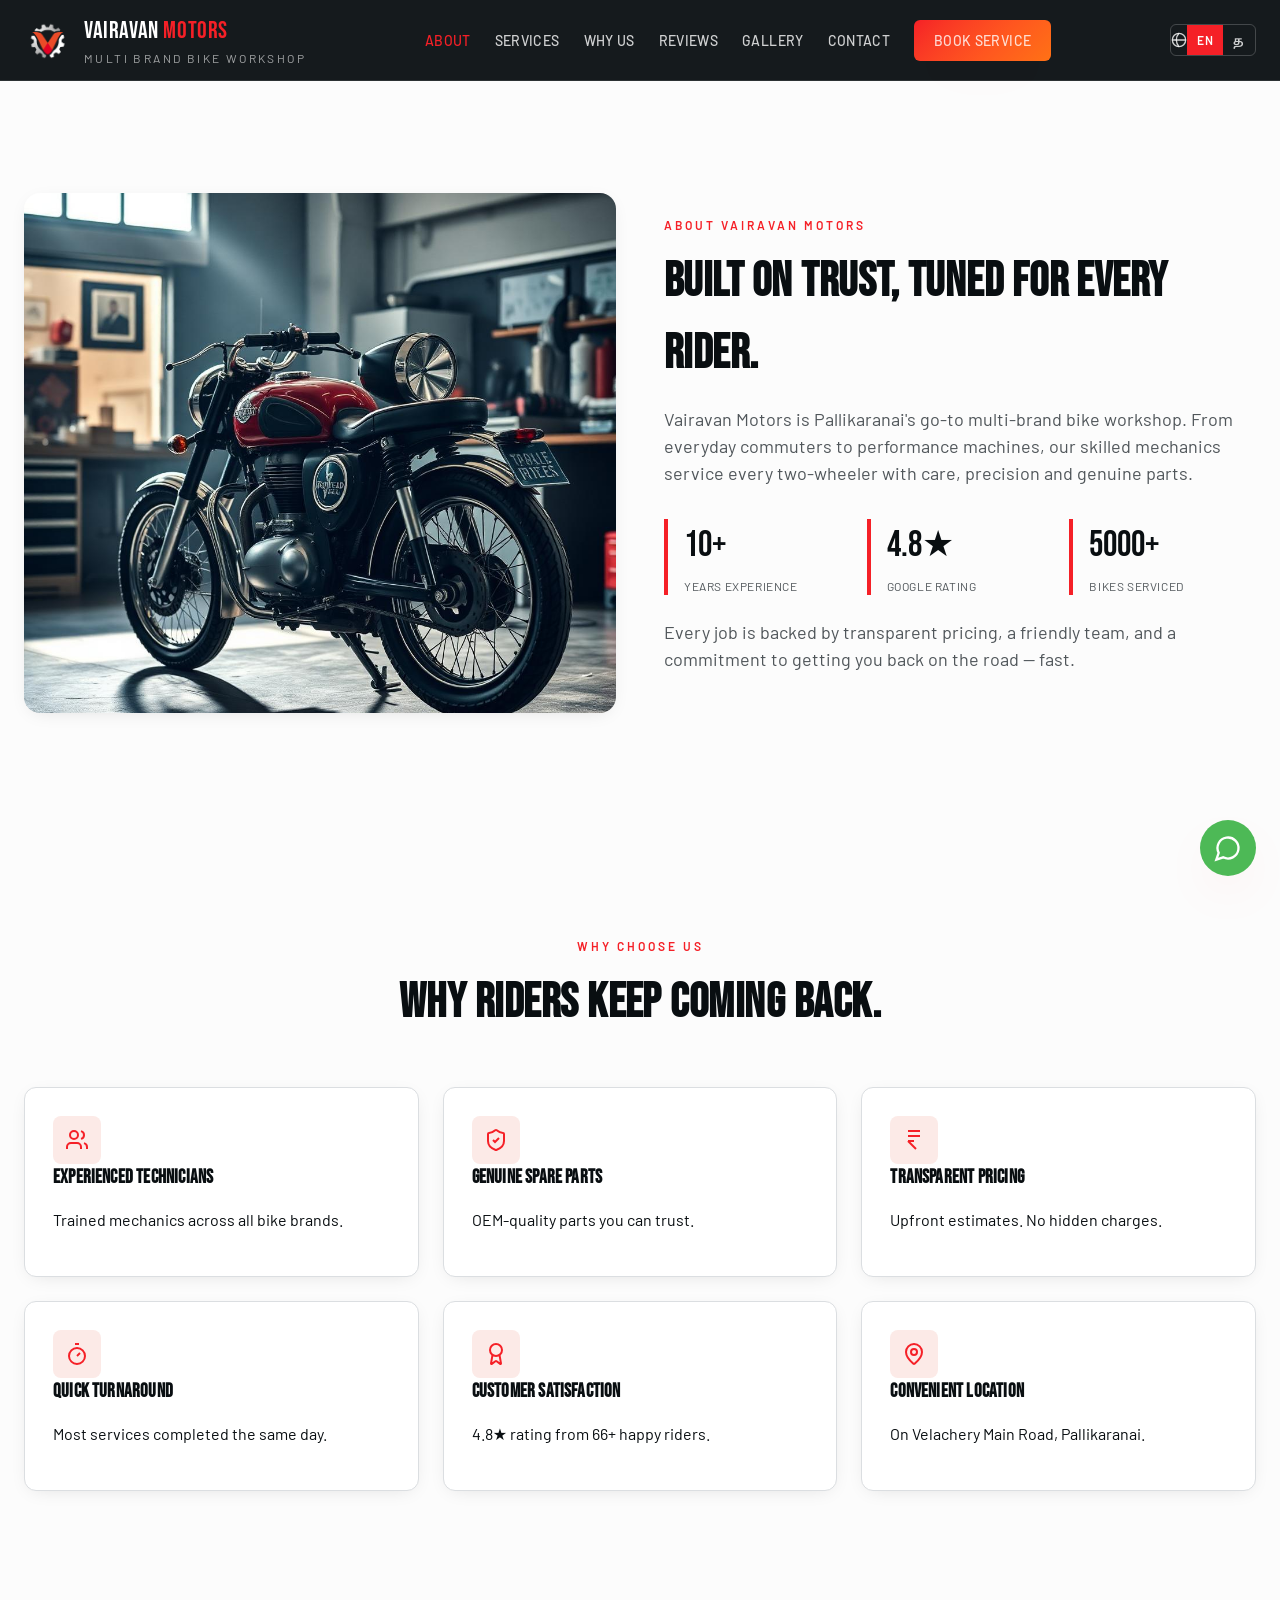
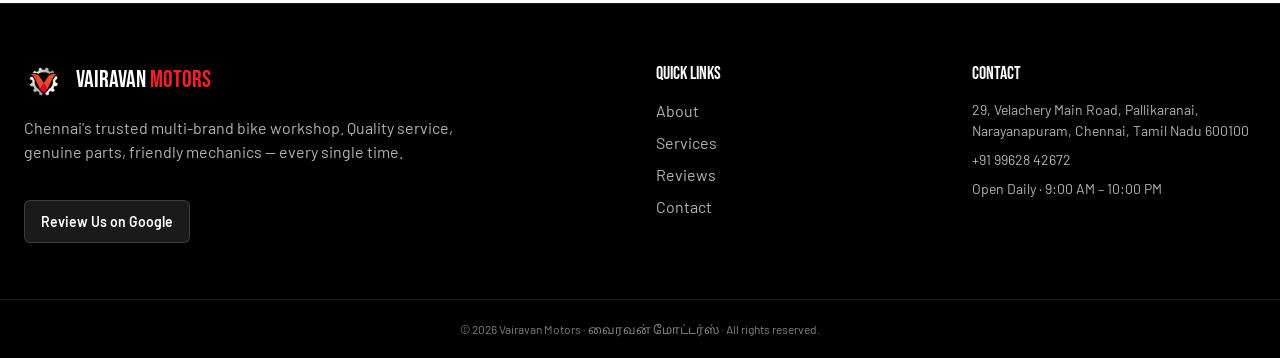
==== commit 4fa53b12: "lanugae switch" ====
--- a/about.html
+++ b/about.html
@@ -1,35 +1,188 @@
 <!DOCTYPE html>
 <html lang="en">
+
 <head>
   <meta charset="utf-8">
   <meta name="viewport" content="width=device-width, initial-scale=1">
   <title>About — Vairavan Motors</title>
-  <meta name="description" content="Multi-brand bike workshop in Pallikaranai, Chennai. Genuine spares, expert technicians, transparent pricing. Rated 4.8★ by 66+ riders. Call 99628 42672.">
+  <meta name="description"
+    content="Multi-brand bike workshop in Pallikaranai, Chennai. Genuine spares, expert technicians, transparent pricing. Rated 4.8★ by 66+ riders. Call 99628 42672.">
   <meta name="author" content="Vairavan Motors">
   <meta property="og:title" content="About — Vairavan Motors">
-  <meta property="og:description" content="Multi-brand bike workshop in Pallikaranai, Chennai. Genuine spares, expert technicians, transparent pricing. Rated 4.8★ by 66+ riders. Call 99628 42672.">
+  <meta property="og:description"
+    content="Multi-brand bike workshop in Pallikaranai, Chennai. Genuine spares, expert technicians, transparent pricing. Rated 4.8★ by 66+ riders. Call 99628 42672.">
   <meta property="og:type" content="website">
-  <meta property="og:image" content="https://pub-bb2e103a32db4e198524a2e9ed8f35b4.r2.dev/2a0df61a-47e3-43e4-a127-f96c4b94bf29/id-preview-170ab387--299b3cc3-85a8-410e-b95b-bcf73b330bb7.lovable.app-1781874375750.png">
+  <meta property="og:image"
+    content="https://pub-bb2e103a32db4e198524a2e9ed8f35b4.r2.dev/2a0df61a-47e3-43e4-a127-f96c4b94bf29/id-preview-170ab387--299b3cc3-85a8-410e-b95b-bcf73b330bb7.lovable.app-1781874375750.png">
   <meta name="twitter:card" content="summary_large_image">
   <meta name="twitter:title" content="About — Vairavan Motors">
-  <meta name="twitter:description" content="Multi-brand bike workshop in Pallikaranai, Chennai. Genuine spares, expert technicians, transparent pricing. Rated 4.8★ by 66+ riders. Call 99628 42672.">
-  <meta name="twitter:image" content="https://pub-bb2e103a32db4e198524a2e9ed8f35b4.r2.dev/2a0df61a-47e3-43e4-a127-f96c4b94bf29/id-preview-170ab387--299b3cc3-85a8-410e-b95b-bcf73b330bb7.lovable.app-1781874375750.png">
+  <meta name="twitter:description"
+    content="Multi-brand bike workshop in Pallikaranai, Chennai. Genuine spares, expert technicians, transparent pricing. Rated 4.8★ by 66+ riders. Call 99628 42672.">
+  <meta name="twitter:image"
+    content="https://pub-bb2e103a32db4e198524a2e9ed8f35b4.r2.dev/2a0df61a-47e3-43e4-a127-f96c4b94bf29/id-preview-170ab387--299b3cc3-85a8-410e-b95b-bcf73b330bb7.lovable.app-1781874375750.png">
   <link rel="canonical" href="about.html">
   <link rel="icon" type="image/png" href="assets/images/vairavan-logo.png">
   <link rel="apple-touch-icon" href="assets/images/vairavan-logo.png">
   <link rel="preconnect" href="https://fonts.googleapis.com">
   <link rel="preconnect" href="https://fonts.gstatic.com" crossorigin>
-  <link href="https://fonts.googleapis.com/css2?family=Bebas+Neue&family=Noto+Sans+Tamil:wght@400;500;600;700&family=Barlow:wght@400;500;600;700;800&family=Barlow+Condensed:wght@500;600;700&display=swap" rel="stylesheet">
+  <link
+    href="https://fonts.googleapis.com/css2?family=Bebas+Neue&family=Noto+Sans+Tamil:wght@400;500;600;700&family=Barlow:wght@400;500;600;700;800&family=Barlow+Condensed:wght@500;600;700&display=swap"
+    rel="stylesheet">
   <link rel="stylesheet" href="assets/css/style.css">
   <link rel="stylesheet" href="assets/css/responsive.css">
 </head>
+
 <body class="min-h-screen bg-background text-foreground" data-page="about">
-  <header class="site-header"><div class="container-7xl site-header__inner"><a href="index.html" class="site-header__brand"><img src="assets/images/vairavan-logo.png" alt="Vairavan Motors logo" class="site-header__logo" width="48" height="48"><div><div class="site-header__name">VAIRAVAN <span class="text-brand">MOTORS</span></div><div class="site-header__tagline" data-i18n="tagline"></div></div></a><nav class="site-nav" aria-label="Main navigation"><a href="about.html" data-nav="about" data-i18n="nav.about"></a><a href="services.html" data-nav="services" data-i18n="nav.services"></a><a href="about.html#why" data-nav="why" data-i18n="nav.why"></a><a href="gallery.html#reviews" data-nav="reviews" data-i18n="nav.reviews"></a><a href="gallery.html" data-nav="gallery" data-i18n="nav.gallery"></a><a href="contact.html" data-nav="contact" data-i18n="nav.contact"></a><div class="lang-switcher"><svg class="icon icon-sm" viewBox="0 0 24 24" fill="none" stroke="currentColor" stroke-width="2"><circle cx="12" cy="12" r="10"/><path d="M12 2a14.5 14.5 0 0 0 0 20"/><path d="M2 12h20"/></svg><button type="button" data-lang="en" class="is-active" aria-pressed="true">EN</button><button type="button" data-lang="ta" aria-pressed="false">த</button></div><a href="contact.html" class="btn-brand"><span data-i18n="nav.book"></span></a></nav><div class="site-header__mobile-tools"><div class="lang-switcher"><svg class="icon icon-sm" viewBox="0 0 24 24" fill="none" stroke="currentColor" stroke-width="2"><circle cx="12" cy="12" r="10"/><path d="M12 2a14.5 14.5 0 0 0 0 20"/><path d="M2 12h20"/></svg><button type="button" data-lang="en" class="is-active" aria-pressed="true">EN</button><button type="button" data-lang="ta" aria-pressed="false">த</button></div><button type="button" class="menu-toggle" aria-label="Menu" aria-expanded="false"><svg class="icon icon-lg menu-icon-open" viewBox="0 0 24 24" fill="none" stroke="currentColor" stroke-width="2"><line x1="4" x2="20" y1="12" y2="12"/><line x1="4" x2="20" y1="6" y2="6"/><line x1="4" x2="20" y1="18" y2="18"/></svg><svg class="icon icon-lg menu-icon-close" viewBox="0 0 24 24" fill="none" stroke="currentColor" stroke-width="2"><path d="M18 6 6 18"/><path d="m6 6 12 12"/></svg></button></div></div><div class="mobile-menu"><div class="mobile-menu__links"><a href="about.html" data-nav="about" data-i18n="nav.about"></a><a href="services.html" data-nav="services" data-i18n="nav.services"></a><a href="about.html#why" data-nav="why" data-i18n="nav.why"></a><a href="gallery.html#reviews" data-nav="reviews" data-i18n="nav.reviews"></a><a href="gallery.html" data-nav="gallery" data-i18n="nav.gallery"></a><a href="contact.html" data-nav="contact" data-i18n="nav.contact"></a><a href="tel:+919962842672" class="mobile-menu__call"><span data-i18n="callBtn"></span> 99628 42672</a></div></div></header>
+  <header class="site-header">
+    <div class="container-7xl site-header__inner"><a href="index.html" class="site-header__brand"><img
+          src="assets/images/vairavan-logo.png" alt="Vairavan Motors logo" class="site-header__logo" width="48"
+          height="48">
+        <div>
+          <div class="site-header__name">VAIRAVAN <span class="text-brand">MOTORS</span></div>
+          <div class="site-header__tagline" data-i18n="tagline"></div>
+        </div>
+      </a>
+      <nav class="site-nav" aria-label="Main navigation"><a href="about.html" data-nav="about"
+          data-i18n="nav.about"></a><a href="services.html" data-nav="services" data-i18n="nav.services"></a><a
+          href="about.html#why" data-nav="why" data-i18n="nav.why"></a><a href="gallery.html#reviews" data-nav="reviews"
+          data-i18n="nav.reviews"></a><a href="gallery.html" data-nav="gallery" data-i18n="nav.gallery"></a><a
+          href="contact.html" data-nav="contact" data-i18n="nav.contact"></a>
+        <a href="contact.html"
+          class="btn-brand"><span data-i18n="nav.book"></span></a>
+      </nav>
+      <div class="site-header__mobile-tools">
+        <div class="lang-switcher"><svg class="icon icon-sm" viewBox="0 0 24 24" fill="none" stroke="currentColor"
+            stroke-width="2">
+            <circle cx="12" cy="12" r="10" />
+            <path d="M12 2a14.5 14.5 0 0 0 0 20" />
+            <path d="M2 12h20" />
+          </svg><button type="button" data-lang="en" class="is-active" aria-pressed="true">EN</button><button
+            type="button" data-lang="ta" aria-pressed="false">த</button></div><button type="button" class="menu-toggle"
+          aria-label="Menu" aria-expanded="false"><svg class="icon icon-lg menu-icon-open" viewBox="0 0 24 24"
+            fill="none" stroke="currentColor" stroke-width="2">
+            <line x1="4" x2="20" y1="12" y2="12" />
+            <line x1="4" x2="20" y1="6" y2="6" />
+            <line x1="4" x2="20" y1="18" y2="18" />
+          </svg><svg class="icon icon-lg menu-icon-close" viewBox="0 0 24 24" fill="none" stroke="currentColor"
+            stroke-width="2">
+            <path d="M18 6 6 18" />
+            <path d="m6 6 12 12" />
+          </svg></button>
+      </div>
+    </div>
+    <div class="mobile-menu">
+      <div class="mobile-menu__links"><a href="about.html" data-nav="about" data-i18n="nav.about"></a><a
+          href="services.html" data-nav="services" data-i18n="nav.services"></a><a href="about.html#why" data-nav="why"
+          data-i18n="nav.why"></a><a href="gallery.html#reviews" data-nav="reviews" data-i18n="nav.reviews"></a><a
+          href="gallery.html" data-nav="gallery" data-i18n="nav.gallery"></a><a href="contact.html" data-nav="contact"
+          data-i18n="nav.contact"></a><a href="tel:+919962842672" class="mobile-menu__call"><span
+            data-i18n="callBtn"></span> 99628 42672</a></div>
+    </div>
+  </header>
   <main>
-    <section id="about" class="section"><div class="container-7xl about-grid"><img src="assets/images/gallery-1.jpg" alt="Classic motorcycle being serviced" class="about-image" width="1024" height="1024" loading="lazy"><div><div class="section__eyebrow" data-i18n="about.eyebrow"></div><h2 class="section__title" data-i18n="about.title"></h2><p class="section__subtitle section__subtitle--muted" data-i18n="about.body"></p><div class="stats-grid"><div class="stat-item"><div class="stat-item__value">10+</div><div class="stat-item__label" data-i18n="about.years"></div></div><div class="stat-item"><div class="stat-item__value">4.8★</div><div class="stat-item__label" data-i18n="about.rating"></div></div><div class="stat-item"><div class="stat-item__value">5000+</div><div class="stat-item__label" data-i18n="about.bikes"></div></div></div><p class="section__subtitle section__subtitle--muted" style="margin-top:1.5rem" data-i18n="about.footer"></p></div></div></section>
-    <section id="why" class="section"><div class="container-7xl"><div class="text-center max-w-2xl mx-auto"><div class="section__eyebrow" data-i18n="why.eyebrow"></div><h2 class="section__title" data-i18n="why.title"></h2></div><div class="why-grid" id="why-grid"><div class="why-card"><div class="why-card__icon"></div><h3 class="why-card__title">Experienced Technicians</h3><p class="why-card__desc">Trained mechanics across all bike brands.</p></div><div class="why-card"><div class="why-card__icon"></div><h3 class="why-card__title">Genuine Spare Parts</h3><p class="why-card__desc">OEM-quality parts you can trust.</p></div><div class="why-card"><div class="why-card__icon"></div><h3 class="why-card__title">Transparent Pricing</h3><p class="why-card__desc">Upfront estimates. No hidden charges.</p></div><div class="why-card"><div class="why-card__icon"></div><h3 class="why-card__title">Quick Turnaround</h3><p class="why-card__desc">Most services completed the same day.</p></div><div class="why-card"><div class="why-card__icon"></div><h3 class="why-card__title">Customer Satisfaction</h3><p class="why-card__desc">4.8★ rating from 66+ happy riders.</p></div><div class="why-card"><div class="why-card__icon"></div><h3 class="why-card__title">Convenient Location</h3><p class="why-card__desc">On Velachery Main Road, Pallikaranai.</p></div></div></div></section>
+    <section id="about" class="section">
+      <div class="container-7xl about-grid"><img src="assets/images/gallery-1.jpg"
+          alt="Classic motorcycle being serviced" class="about-image" width="1024" height="1024" loading="lazy">
+        <div>
+          <div class="section__eyebrow" data-i18n="about.eyebrow"></div>
+          <h2 class="section__title" data-i18n="about.title"></h2>
+          <p class="section__subtitle section__subtitle--muted" data-i18n="about.body"></p>
+          <div class="stats-grid">
+            <div class="stat-item">
+              <div class="stat-item__value">10+</div>
+              <div class="stat-item__label" data-i18n="about.years"></div>
+            </div>
+            <div class="stat-item">
+              <div class="stat-item__value">4.8★</div>
+              <div class="stat-item__label" data-i18n="about.rating"></div>
+            </div>
+            <div class="stat-item">
+              <div class="stat-item__value">5000+</div>
+              <div class="stat-item__label" data-i18n="about.bikes"></div>
+            </div>
+          </div>
+          <p class="section__subtitle section__subtitle--muted" style="margin-top:1.5rem" data-i18n="about.footer"></p>
+        </div>
+      </div>
+    </section>
+    <section id="why" class="section">
+      <div class="container-7xl">
+        <div class="text-center max-w-2xl mx-auto">
+          <div class="section__eyebrow" data-i18n="why.eyebrow"></div>
+          <h2 class="section__title" data-i18n="why.title"></h2>
+        </div>
+        <div class="why-grid" id="why-grid">
+          <div class="why-card">
+            <div class="why-card__icon"></div>
+            <h3 class="why-card__title">Experienced Technicians</h3>
+            <p class="why-card__desc">Trained mechanics across all bike brands.</p>
+          </div>
+          <div class="why-card">
+            <div class="why-card__icon"></div>
+            <h3 class="why-card__title">Genuine Spare Parts</h3>
+            <p class="why-card__desc">OEM-quality parts you can trust.</p>
+          </div>
+          <div class="why-card">
+            <div class="why-card__icon"></div>
+            <h3 class="why-card__title">Transparent Pricing</h3>
+            <p class="why-card__desc">Upfront estimates. No hidden charges.</p>
+          </div>
+          <div class="why-card">
+            <div class="why-card__icon"></div>
+            <h3 class="why-card__title">Quick Turnaround</h3>
+            <p class="why-card__desc">Most services completed the same day.</p>
+          </div>
+          <div class="why-card">
+            <div class="why-card__icon"></div>
+            <h3 class="why-card__title">Customer Satisfaction</h3>
+            <p class="why-card__desc">4.8★ rating from 66+ happy riders.</p>
+          </div>
+          <div class="why-card">
+            <div class="why-card__icon"></div>
+            <h3 class="why-card__title">Convenient Location</h3>
+            <p class="why-card__desc">On Velachery Main Road, Pallikaranai.</p>
+          </div>
+        </div>
+      </div>
+    </section>
   </main>
-  <footer class="site-footer"><div class="container-7xl site-footer__grid"><div class="site-footer__brand-col"><div class="site-footer__brand-row"><img src="assets/images/vairavan-logo.png" alt="Vairavan Motors logo" class="site-footer__logo" width="40" height="40"><div class="site-footer__name">VAIRAVAN <span class="text-brand">MOTORS</span></div></div><p class="site-footer__tagline" data-i18n="footer.tagline"></p><a href="https://search.google.com/local/writereview?placeid=ChIJVairavanMotors" target="_blank" rel="noopener noreferrer" class="site-footer__review-btn"><span data-i18n="footer.review"></span></a></div><div><div class="site-footer__heading" data-i18n="footer.quick"></div><ul class="site-footer__links"><li><a href="about.html" data-i18n="nav.about"></a></li><li><a href="services.html" data-i18n="nav.services"></a></li><li><a href="gallery.html#reviews" data-i18n="nav.reviews"></a></li><li><a href="contact.html" data-i18n="nav.contact"></a></li></ul></div><div><div class="site-footer__heading" data-i18n="footer.contactHead"></div><ul class="site-footer__contact"><li>29, Velachery Main Road, Pallikaranai, Narayanapuram, Chennai, Tamil Nadu 600100</li><li>+91 99628 42672</li><li><span data-i18n="contact.hoursValue"></span></li></ul></div></div><div class="container-7xl site-footer__copy">© <span id="copyright-year"></span> Vairavan Motors · வைரவன் மோட்டர்ஸ் · <span data-i18n="footer.rights"></span></div></footer><a href="https://wa.me/919962842672?text=Hello%20Vairavan%20Motors" target="_blank" rel="noopener noreferrer" aria-label="Chat on WhatsApp" class="fab-whatsapp"><svg class="icon icon-xl" viewBox="0 0 24 24" fill="none" stroke="currentColor" stroke-width="2"><path d="M7.9 20A9 9 0 1 0 4 16.1L2 22Z"/></svg></a><a href="tel:+919962842672" class="mobile-call-bar"><span data-i18n="callBtn"></span> 99628 42672</a>
+  <footer class="site-footer">
+    <div class="container-7xl site-footer__grid">
+      <div class="site-footer__brand-col">
+        <div class="site-footer__brand-row"><img src="assets/images/vairavan-logo.png" alt="Vairavan Motors logo"
+            class="site-footer__logo" width="40" height="40">
+          <div class="site-footer__name">VAIRAVAN <span class="text-brand">MOTORS</span></div>
+        </div>
+        <p class="site-footer__tagline" data-i18n="footer.tagline"></p><a
+          href="https://search.google.com/local/writereview?placeid=ChIJVairavanMotors" target="_blank"
+          rel="noopener noreferrer" class="site-footer__review-btn"><span data-i18n="footer.review"></span></a>
+      </div>
+      <div>
+        <div class="site-footer__heading" data-i18n="footer.quick"></div>
+        <ul class="site-footer__links">
+          <li><a href="about.html" data-i18n="nav.about"></a></li>
+          <li><a href="services.html" data-i18n="nav.services"></a></li>
+          <li><a href="gallery.html#reviews" data-i18n="nav.reviews"></a></li>
+          <li><a href="contact.html" data-i18n="nav.contact"></a></li>
+        </ul>
+      </div>
+      <div>
+        <div class="site-footer__heading" data-i18n="footer.contactHead"></div>
+        <ul class="site-footer__contact">
+          <li>29, Velachery Main Road, Pallikaranai, Narayanapuram, Chennai, Tamil Nadu 600100</li>
+          <li>+91 99628 42672</li>
+          <li><span data-i18n="contact.hoursValue"></span></li>
+        </ul>
+      </div>
+    </div>
+    <div class="container-7xl site-footer__copy">© <span id="copyright-year"></span> Vairavan Motors · வைரவன் மோட்டர்ஸ்
+      · <span data-i18n="footer.rights"></span></div>
+  </footer><a href="https://wa.me/919962842672?text=Hello%20Vairavan%20Motors" target="_blank" rel="noopener noreferrer"
+    aria-label="Chat on WhatsApp" class="fab-whatsapp"><svg class="icon icon-xl" viewBox="0 0 24 24" fill="none"
+      stroke="currentColor" stroke-width="2">
+      <path d="M7.9 20A9 9 0 1 0 4 16.1L2 22Z" />
+    </svg></a><a href="tel:+919962842672" class="mobile-call-bar"><span data-i18n="callBtn"></span> 99628 42672</a>
   <script src="assets/js/main.js"></script>
 </body>
-</html>
+
+</html>
